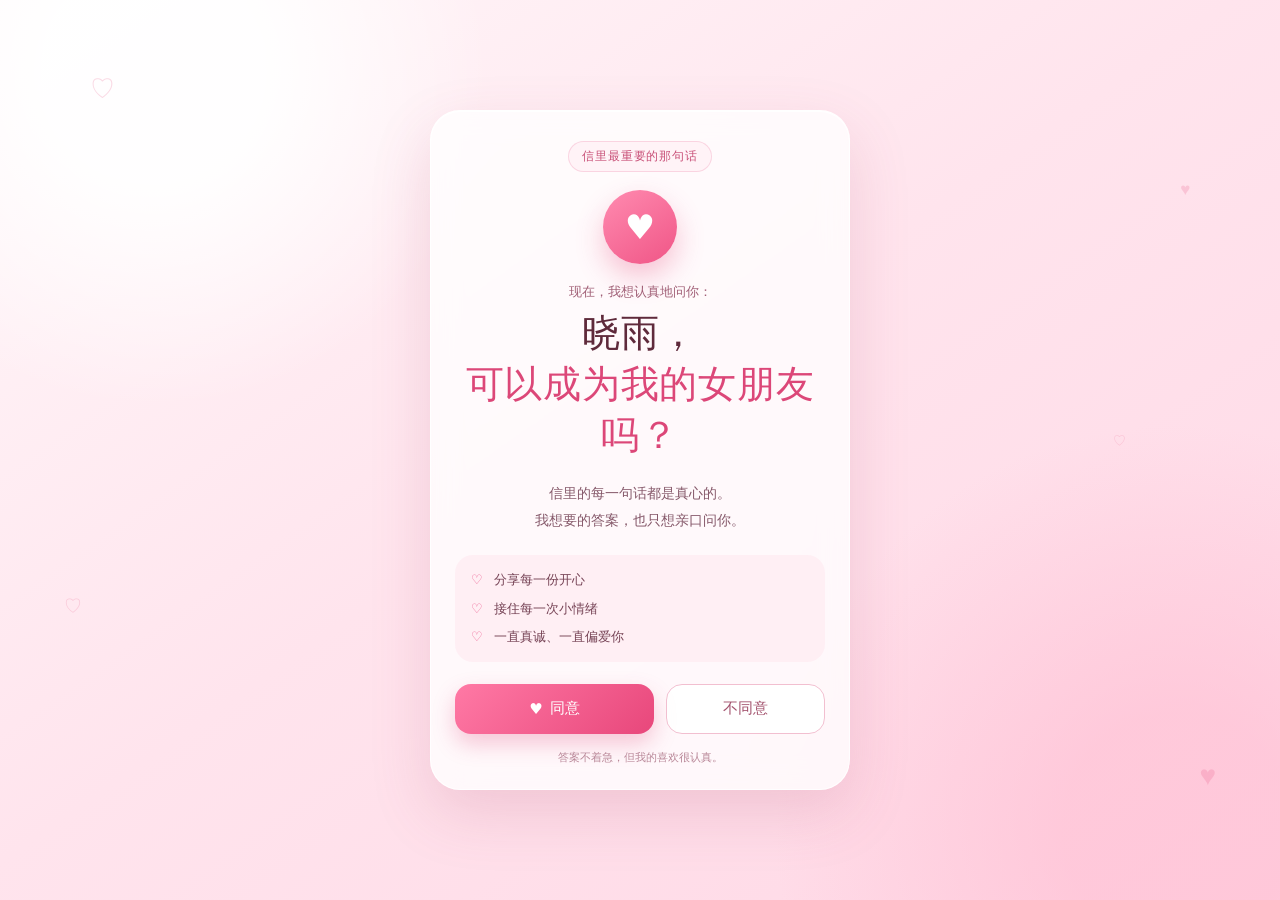
==== proposal.html @ c6936647 "Add files via upload" ====
<!doctype html>
<html lang="zh-CN">
  <head>
    <meta charset="UTF-8" />
    <meta name="viewport" content="width=device-width, initial-scale=1, viewport-fit=cover" />
    <meta name="theme-color" content="#fff2f6" />
    <title>晓雨，我想认真地问你</title>
    <link rel="stylesheet" href="styles.css" />
  </head>
  <body class="proposal-page">
    <div class="background-hearts" aria-hidden="true">
      <span>♡</span><span>♥</span><span>♡</span><span>♥</span><span>♡</span>
    </div>

    <main class="page-shell">
      <section class="love-card proposal-card" aria-labelledby="proposal-title">
        <p class="eyebrow">信里最重要的那句话</p>

        <div class="heart-seal" aria-hidden="true">
          <span>♥</span>
        </div>

        <p class="proposal-intro">现在，我想认真地问你：</p>
        <h1 id="proposal-title">
          晓雨，<br />
          <span>可以成为我的女朋友吗？</span>
        </h1>

        <p class="love-note">
          信里的每一句话都是真心的。<br />
          我想要的答案，也只想亲口问你。
        </p>

        <div class="promise-list" aria-label="我的心意">
          <p><span>♡</span> 分享每一份开心</p>
          <p><span>♡</span> 接住每一次小情绪</p>
          <p><span>♡</span> 一直真诚、一直偏爱你</p>
        </div>

        <div class="choice-area" aria-label="请选择你的答案">
          <a class="button button-yes" href="success.html">
            <span aria-hidden="true">♥</span> 同意
          </a>
          <button class="button button-no" id="no-button" type="button">不同意</button>
        </div>

        <p class="gentle-hint">答案不着急，但我的喜欢很认真。</p>
      </section>
    </main>

    <div class="dialog-backdrop" id="dialog" role="dialog" aria-modal="true" aria-labelledby="dialog-title" hidden>
      <div class="dialog-card">
        <div class="dialog-heart" aria-hidden="true">♡</div>
        <h2 id="dialog-title">再考虑一下嘛</h2>
        <p id="dialog-message">要不要再给我一次机会？</p>
        <button class="button button-yes dialog-close" id="dialog-close" type="button">好吧，再想想</button>
      </div>
    </div>

    <script src="app.js"></script>
  </body>
</html>
---- styles.css ----
:root {
  color-scheme: light;
  font-family: "PingFang SC", "Microsoft YaHei", system-ui, sans-serif;
  color: #683143;
  background: #fff2f6;
  font-synthesis: none;
}

* {
  box-sizing: border-box;
}

html {
  min-width: 320px;
  min-height: 100%;
}

body {
  min-width: 320px;
  min-height: 100vh;
  min-height: 100svh;
  margin: 0;
  overflow-x: hidden;
  background:
    radial-gradient(circle at 12% 8%, rgba(255, 255, 255, 0.95) 0 8%, transparent 24%),
    radial-gradient(circle at 92% 92%, rgba(255, 180, 203, 0.45) 0 8%, transparent 28%),
    linear-gradient(145deg, #fff8fa 0%, #ffe4ed 48%, #ffd7e5 100%);
}

button,
a {
  -webkit-tap-highlight-color: transparent;
}

.page-shell {
  position: relative;
  z-index: 1;
  display: grid;
  min-height: 100vh;
  min-height: 100svh;
  place-items: center;
  padding: max(24px, env(safe-area-inset-top)) 18px max(24px, env(safe-area-inset-bottom));
}

.love-card {
  width: min(100%, 420px);
  padding: 30px 24px 24px;
  text-align: center;
  border: 1px solid rgba(255, 255, 255, 0.86);
  border-radius: 30px;
  background: rgba(255, 255, 255, 0.78);
  box-shadow: 0 24px 60px rgba(170, 74, 106, 0.17), inset 0 1px 0 #fff;
  backdrop-filter: blur(14px);
}

.letter-shell {
  place-items: start center;
  padding-top: max(58px, env(safe-area-inset-top));
}

.letter-stage {
  position: relative;
  width: min(100%, 420px);
  animation: letter-open 700ms cubic-bezier(0.2, 0.8, 0.2, 1) both;
}

.envelope-flap {
  position: absolute;
  top: -34px;
  left: 14px;
  right: 14px;
  height: 112px;
  border-radius: 24px 24px 8px 8px;
  background: linear-gradient(145deg, #f8bfd1, #ee8eb0);
  clip-path: polygon(0 100%, 50% 0, 100% 100%);
  filter: drop-shadow(0 10px 16px rgba(177, 65, 104, 0.15));
}

.letter-card {
  position: relative;
  width: 100%;
  padding: 25px 22px 24px;
  overflow: hidden;
  text-align: left;
  border-radius: 18px 18px 24px 24px;
  background:
    linear-gradient(rgba(255, 255, 255, 0.9), rgba(255, 251, 252, 0.94)),
    repeating-linear-gradient(0deg, transparent 0 31px, rgba(229, 117, 152, 0.08) 31px 32px);
  box-shadow: 0 28px 70px rgba(151, 60, 91, 0.22), inset 0 1px 0 #fff;
}

.letter-card::after {
  content: "♡";
  position: absolute;
  right: -12px;
  bottom: 106px;
  color: rgba(233, 101, 143, 0.07);
  font-family: serif;
  font-size: 112px;
  line-height: 1;
  pointer-events: none;
}

.letter-heading {
  display: flex;
  align-items: flex-start;
  justify-content: space-between;
  gap: 12px;
}

.letter-heading .eyebrow {
  margin-bottom: 0;
}

.postmark {
  display: grid;
  width: 64px;
  height: 64px;
  flex: 0 0 auto;
  place-content: center;
  text-align: center;
  color: #d86a8e;
  border: 2px solid rgba(216, 106, 142, 0.55);
  border-radius: 50%;
  transform: rotate(9deg);
}

.postmark span {
  font-family: Georgia, serif;
  font-size: 13px;
  font-weight: 800;
  letter-spacing: 0.12em;
}

.postmark small {
  margin-top: 2px;
  font-size: 8px;
  letter-spacing: 0.08em;
}

.letter-card .heart-seal {
  width: 60px;
  height: 60px;
  margin: 12px auto 15px;
  font-size: 28px;
}

.letter-title {
  margin: 0 0 15px;
  text-align: center;
  color: #ce4c78;
  font-size: 25px;
}

.letter-body {
  color: #714656;
  font-family: "STKaiti", "KaiTi", "PingFang SC", sans-serif;
  font-size: 15px;
  line-height: 2;
}

.letter-body p {
  margin: 0 0 12px;
  text-indent: 2em;
}

.letter-body .letter-salutation {
  margin-bottom: 8px;
  color: #5f2b3d;
  font-size: 18px;
  font-weight: 700;
  text-indent: 0;
}

.letter-signoff {
  display: flex;
  align-items: center;
  justify-content: flex-end;
  gap: 8px;
  margin: 7px 4px 0 0;
  color: #9a6074;
  font-size: 13px;
}

.letter-signoff strong {
  color: #e85081;
  font-family: serif;
  font-size: 25px;
}

.letter-divider {
  display: flex;
  align-items: center;
  gap: 10px;
  margin: 18px 0 15px;
  color: #e65c88;
}

.letter-divider::before,
.letter-divider::after {
  content: "";
  height: 1px;
  flex: 1;
  background: linear-gradient(90deg, transparent, #efb3c7);
}

.letter-divider::after {
  background: linear-gradient(90deg, #efb3c7, transparent);
}

.letter-next-copy {
  margin: 0 0 14px;
  text-align: center;
  color: #8e596c;
  font-size: 14px;
  line-height: 1.7;
}

.letter-next {
  position: relative;
  z-index: 1;
  width: 100%;
}

.proposal-card {
  animation: letter-open 560ms cubic-bezier(0.2, 0.8, 0.2, 1) both;
}

.proposal-intro {
  margin: 0 0 7px;
  text-align: center;
  color: #a15f76;
  font-size: 13px;
}

.eyebrow {
  display: inline-flex;
  align-items: center;
  min-height: 30px;
  margin: 0 0 18px;
  padding: 6px 13px;
  color: #c84f77;
  font-size: 12px;
  font-weight: 700;
  letter-spacing: 0.08em;
  border: 1px solid rgba(232, 114, 153, 0.24);
  border-radius: 999px;
  background: #fff3f7;
}

.heart-seal {
  display: grid;
  width: 74px;
  height: 74px;
  margin: 0 auto 19px;
  place-items: center;
  color: #fff;
  font-size: 34px;
  border-radius: 50%;
  background: linear-gradient(145deg, #ff8bb0, #f05586);
  box-shadow: 0 13px 28px rgba(231, 76, 125, 0.32);
  animation: heartbeat 1.8s ease-in-out infinite;
}

h1 {
  margin: 0;
  color: #5f2a3b;
  font-family: "STKaiti", "KaiTi", "PingFang SC", sans-serif;
  font-size: clamp(30px, 8vw, 38px);
  font-weight: 700;
  line-height: 1.34;
  letter-spacing: 0.02em;
}

h1 span {
  color: #dc4778;
}

.love-note,
.success-copy {
  margin: 19px 0 0;
  color: #86596a;
  font-size: 14px;
  line-height: 1.9;
}

.promise-list {
  display: grid;
  gap: 9px;
  margin: 22px 0;
  padding: 15px 16px;
  text-align: left;
  border-radius: 18px;
  background: rgba(255, 235, 242, 0.75);
}

.promise-list p {
  margin: 0;
  color: #774456;
  font-size: 13px;
  line-height: 1.5;
}

.promise-list span {
  margin-right: 7px;
  color: #ed618f;
  font-weight: 800;
}

.choice-area {
  display: grid;
  grid-template-columns: 1.25fr 1fr;
  gap: 12px;
}

.button {
  display: inline-flex;
  min-height: 50px;
  align-items: center;
  justify-content: center;
  gap: 7px;
  padding: 12px 16px;
  font: inherit;
  font-size: 15px;
  font-weight: 700;
  text-decoration: none;
  border: 0;
  border-radius: 16px;
  cursor: pointer;
  transition: transform 160ms ease, box-shadow 160ms ease, background 160ms ease;
}

.button:active {
  transform: scale(0.97);
}

.button:focus-visible {
  outline: 3px solid rgba(223, 66, 119, 0.28);
  outline-offset: 3px;
}

.button-yes {
  color: #fff;
  background: linear-gradient(135deg, #ff79a5, #e8477b);
  box-shadow: 0 10px 22px rgba(222, 65, 117, 0.28);
}

.button-no {
  color: #a3536e;
  border: 1px solid #f2bfd0;
  background: rgba(255, 255, 255, 0.92);
}

.gentle-hint {
  margin: 16px 0 0;
  color: #b98798;
  font-size: 11px;
}

.background-hearts span,
.celebration-particles span {
  position: fixed;
  z-index: 0;
  color: rgba(231, 85, 133, 0.21);
  font-family: serif;
  animation: float 5s ease-in-out infinite;
}

.background-hearts span:nth-child(1) { top: 8%; left: 7%; font-size: 25px; }
.background-hearts span:nth-child(2) { top: 20%; right: 7%; font-size: 17px; animation-delay: -1s; }
.background-hearts span:nth-child(3) { top: 66%; left: 5%; font-size: 18px; animation-delay: -2.3s; }
.background-hearts span:nth-child(4) { right: 5%; bottom: 12%; font-size: 28px; animation-delay: -3.1s; }
.background-hearts span:nth-child(5) { top: 48%; right: 12%; font-size: 13px; animation-delay: -0.7s; }

.dialog-backdrop {
  position: fixed;
  z-index: 10;
  inset: 0;
  display: grid;
  place-items: center;
  padding: 22px;
  background: rgba(81, 31, 49, 0.34);
  backdrop-filter: blur(5px);
}

.dialog-backdrop[hidden] {
  display: none;
}

.dialog-card {
  width: min(100%, 330px);
  padding: 27px 22px 22px;
  text-align: center;
  border-radius: 24px;
  background: #fff9fb;
  box-shadow: 0 24px 70px rgba(89, 33, 53, 0.28);
  animation: dialog-in 220ms ease-out;
}

.dialog-heart {
  color: #ee5f8d;
  font-size: 38px;
}

.dialog-card h2 {
  margin: 5px 0 8px;
  color: #682f42;
  font-size: 22px;
}

.dialog-card p {
  min-height: 46px;
  margin: 0 0 18px;
  color: #906071;
  font-size: 14px;
  line-height: 1.65;
}

.dialog-close {
  width: 100%;
}

.success-page {
  background:
    radial-gradient(circle at 50% 8%, rgba(255, 255, 255, 0.72), transparent 22%),
    linear-gradient(155deg, #ffe6ef 0%, #ffc9dc 48%, #ffadc9 100%);
}

.success-card {
  padding-top: 32px;
}

.double-heart {
  position: relative;
  width: 104px;
  height: 78px;
  margin: 1px auto 17px;
}

.double-heart span {
  position: absolute;
  color: #f05284;
  font-size: 60px;
  filter: drop-shadow(0 10px 13px rgba(219, 55, 108, 0.22));
  animation: heartbeat 1.8s ease-in-out infinite;
}

.double-heart span:first-child { left: 8px; transform: rotate(-9deg); }
.double-heart span:last-child { right: 8px; transform: rotate(9deg); animation-delay: -0.25s; }

.date-card {
  margin: 22px 0 20px;
  padding: 17px;
  border: 1px dashed #ee9ab6;
  border-radius: 18px;
  background: #fff0f5;
}

.date-card > span {
  color: #e94c80;
  font-size: 21px;
}

.date-card p {
  margin: 4px 0 5px;
  color: #754054;
  font-size: 15px;
  font-weight: 700;
}

.back-link {
  width: 100%;
}

.celebration-particles span:nth-child(1) { top: 8%; left: 8%; font-size: 24px; }
.celebration-particles span:nth-child(2) { top: 18%; right: 9%; font-size: 28px; animation-delay: -1s; }
.celebration-particles span:nth-child(3) { top: 42%; left: 5%; font-size: 22px; animation-delay: -2s; }
.celebration-particles span:nth-child(4) { right: 5%; bottom: 22%; font-size: 21px; animation-delay: -3s; }
.celebration-particles span:nth-child(5) { bottom: 8%; left: 16%; font-size: 18px; animation-delay: -1.5s; }
.celebration-particles span:nth-child(6) { right: 18%; bottom: 7%; font-size: 27px; animation-delay: -2.7s; }

@keyframes heartbeat {
  0%, 100% { transform: scale(1); }
  14% { transform: scale(1.08); }
  28% { transform: scale(1); }
  42% { transform: scale(1.05); }
}

@keyframes float {
  0%, 100% { transform: translateY(0) rotate(-4deg); }
  50% { transform: translateY(-12px) rotate(5deg); }
}

@keyframes dialog-in {
  from { opacity: 0; transform: translateY(12px) scale(0.96); }
  to { opacity: 1; transform: translateY(0) scale(1); }
}

@keyframes letter-open {
  from { opacity: 0; transform: translateY(28px) scale(0.96) rotateX(-8deg); }
  to { opacity: 1; transform: translateY(0) scale(1) rotateX(0); }
}

@media (max-height: 700px) {
  .love-card { padding-top: 22px; }
  .eyebrow { margin-bottom: 12px; }
  .heart-seal { width: 62px; height: 62px; margin-bottom: 13px; font-size: 29px; }
  .love-note { margin-top: 12px; line-height: 1.7; }
  .promise-list { margin: 15px 0; padding-block: 11px; }
}

@media (max-width: 360px) {
  .letter-card { padding-inline: 18px; }
  .letter-body { font-size: 14px; }
  .postmark { width: 58px; height: 58px; }
}

@media (prefers-reduced-motion: reduce) {
  *, *::before, *::after {
    scroll-behavior: auto !important;
    animation-duration: 0.01ms !important;
    animation-iteration-count: 1 !important;
    transition-duration: 0.01ms !important;
  }
}
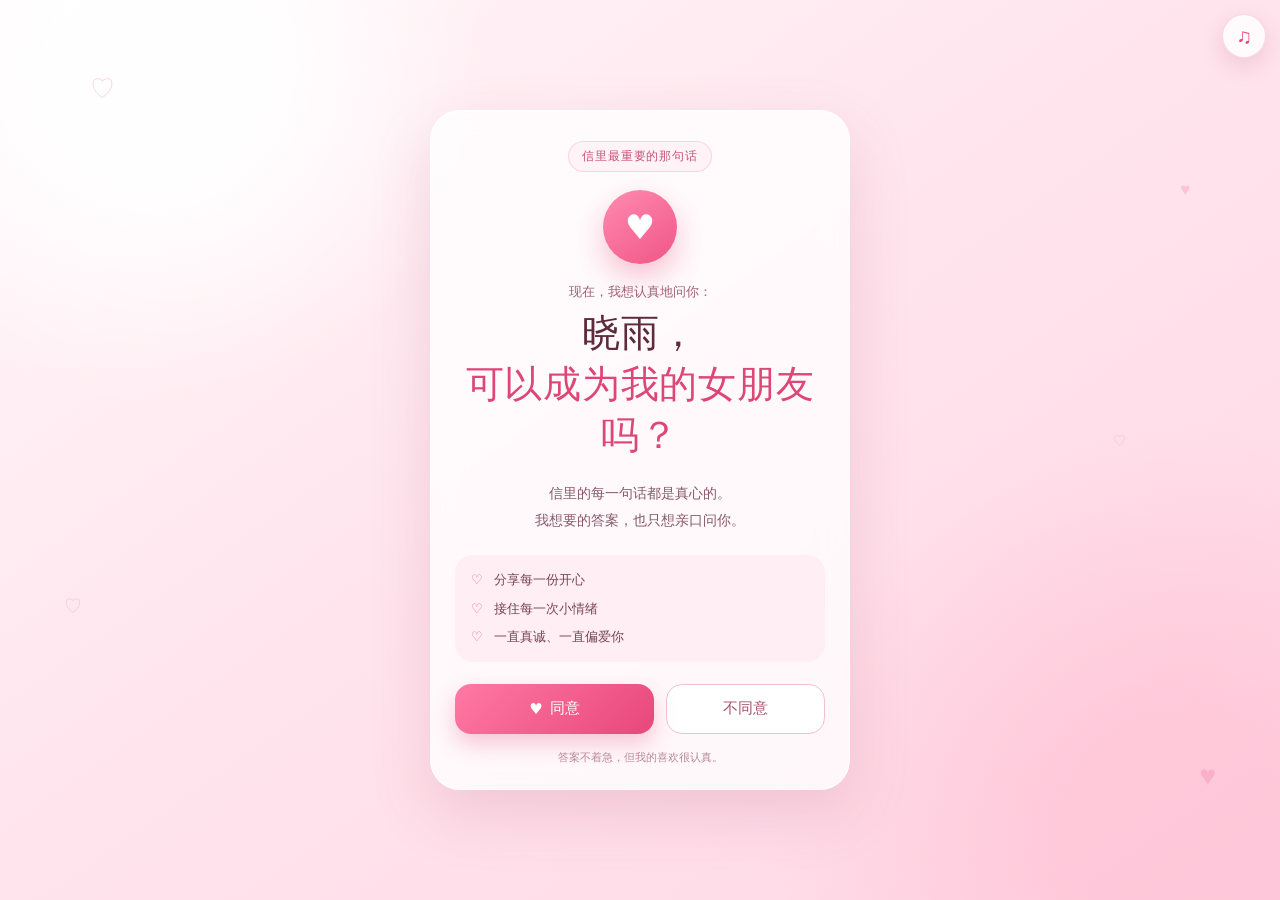
==== commit 6d5c6430: "Add files via upload 添加了音乐" ====
--- a/proposal.html
+++ b/proposal.html
@@ -5,7 +5,7 @@
     <meta name="viewport" content="width=device-width, initial-scale=1, viewport-fit=cover" />
     <meta name="theme-color" content="#fff2f6" />
     <title>晓雨，我想认真地问你</title>
-    <link rel="stylesheet" href="styles.css" />
+    <link rel="stylesheet" href="styles.css?v=2" />
   </head>
   <body class="proposal-page">
     <div class="background-hearts" aria-hidden="true">
@@ -57,6 +57,10 @@
       </div>
     </div>
 
-    <script src="app.js"></script>
+    <button class="music-toggle" id="music-toggle" type="button" aria-label="播放背景音乐" aria-pressed="false" title="播放背景音乐">
+      <span aria-hidden="true">♫</span>
+    </button>
+    <audio id="bg-music" src="music.mp3" preload="auto" autoplay loop playsinline></audio>
+    <script src="app.js?v=2"></script>
   </body>
 </html>
--- a/styles.css
+++ b/styles.css
@@ -30,6 +30,41 @@
 button,
 a {
   -webkit-tap-highlight-color: transparent;
+}
+
+.music-toggle {
+  position: fixed;
+  z-index: 9;
+  top: max(14px, env(safe-area-inset-top));
+  right: 14px;
+  display: grid;
+  width: 44px;
+  height: 44px;
+  padding: 0;
+  place-items: center;
+  color: #de4b7b;
+  font: inherit;
+  border: 1px solid rgba(232, 112, 151, 0.26);
+  border-radius: 50%;
+  background: rgba(255, 255, 255, 0.86);
+  box-shadow: 0 8px 22px rgba(170, 74, 106, 0.18);
+  backdrop-filter: blur(10px);
+  cursor: pointer;
+}
+
+.music-toggle span {
+  font-family: Georgia, serif;
+  font-size: 21px;
+  line-height: 1;
+}
+
+.music-toggle.is-playing {
+  animation: music-pulse 1.8s ease-in-out infinite;
+}
+
+.music-toggle:focus-visible {
+  outline: 3px solid rgba(223, 66, 119, 0.28);
+  outline-offset: 3px;
 }
 
 .page-shell {
@@ -501,6 +536,11 @@
   to { opacity: 1; transform: translateY(0) scale(1) rotateX(0); }
 }
 
+@keyframes music-pulse {
+  0%, 100% { transform: scale(1); }
+  50% { transform: scale(1.08); }
+}
+
 @media (max-height: 700px) {
   .love-card { padding-top: 22px; }
   .eyebrow { margin-bottom: 12px; }
